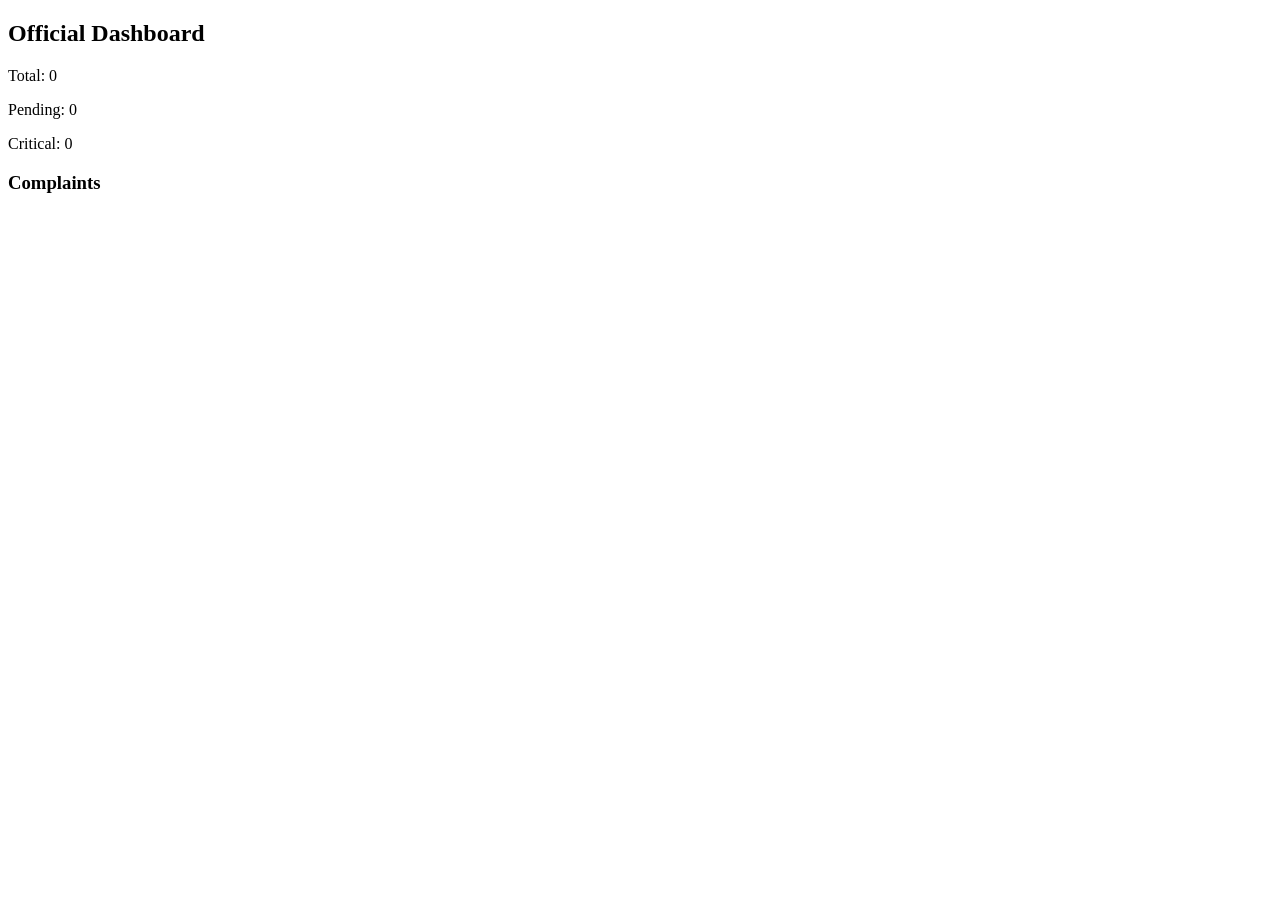
==== dashboard.html @ 4c83deff "Uploading basic frontend files" ====
<!DOCTYPE html>
<html>
<head>
  <title>Dashboard</title>
  <link rel="stylesheet" href="style.css">
</head>
<body>

<div class="container">
  <h2>Official Dashboard</h2>

  <div id="stats"></div>

  <h3>Complaints</h3>
  <div id="complaints"></div>
</div>

<script src="script.js"></script>
<script>
  loadDashboard();
</script>
</body>
</html>
---- style.css ----
/* body {
  font-family: Arial;
  background: #f5f7fb;
}

.container {
  width: 90%;
  margin: inherit;
  text-align: center;
}

.cards {
  display: flex;
  justify-content: center;
  gap: 20px;
  margin-top: 30px;
}

.card {
  background: white;
  padding: 20px;
  border-radius: 10px;
  width: 250px;
  box-shadow: 0 4px 10px rgba(0,0,0,0.1);
}

button {
  padding: 10px 20px;
  border: none;
  background: black;
  color: white;
  border-radius: 5px;
  cursor: pointer;
}

input, textarea {
  width: 60%;
  padding: 10px;
}

.complaint {
  background: white;
  margin: 10px;
  padding: 15px;
  border-radius: 10px;
}

.critical {
  color: red;
}

.resolved {
  color: green;
} */








<!DOCTYPE html>
<html lang="en">
<head>
  <meta charset="UTF-8">
  <title>CivicFix</title>
  <link rel="stylesheet" href="style.css">

  <style>
    body {
      margin: 0;
      font-family: 'Segoe UI', sans-serif;
      background: #f8fafc;
    }

    /* NAVBAR */
    .navbar {
      display: flex;
      justify-content: space-between;
      padding: 20px 60px;
      align-items: center;
      background: white;
    }

    .logo {
      font-weight: bold;
      font-size: 20px;
    }

    .nav-links {
      display: flex;
      gap: 25px;
      color: #555;
    }

    /* HERO SECTION */
    .hero {
      display: flex;
      justify-content: space-between;
      align-items: center;
      padding: 60px;
    }

    .hero-left {
      width: 45%;
    }

    .hero-left h1 {
      font-size: 48px;
      line-height: 1.2;
    }

    .highlight {
      color: #22c55e;
    }

    .hero-left p {
      color: #555;
      margin: 20px 0;
    }

    .buttons {
      display: flex;
      gap: 20px;
      margin-top: 20px;
    }

    .primary-btn {
      background: black;
      color: white;
      padding: 12px 25px;
      border-radius: 8px;
      cursor: pointer;
    }

    .secondary-btn {
      display: flex;
      align-items: center;
      gap: 10px;
      cursor: pointer;
      color: #333;
    }

    /* HERO IMAGE */
    .hero-right {
      width: 40%;
      position: relative;
    }

    .circle {
      width: 350px;
      height: 350px;
      background: #ff7a45;
      border-radius: 50%;
      position: absolute;
      top: 20px;
      left: 50px;
      z-index: 0;
    }

    .hero-img {
      width: 100%;
      position: relative;
      z-index: 1;
      border-radius: 10px;
    }

    /* INFO PANEL */
    .info-panel {
      position: absolute;
      right: 40px;
      top: 120px;
      background: white;
      padding: 20px;
      border-radius: 15px;
      width: 220px;
      box-shadow: 0 4px 20px rgba(0,0,0,0.1);
    }

    .info-item {
      margin-bottom: 15px;
    }

    .info-item span {
      display: block;
      color: gray;
      font-size: 12px;
    }

    /* RESPONSIVE */
    @media(max-width: 900px){
      .hero {
        flex-direction: column;
      }

      .hero-left, .hero-right {
        width: 100%;
      }

      .info-panel {
        position: static;
        margin-top: 20px;
      }
    }
  </style>
</head>

<body>

<!-- NAVBAR -->
<div class="navbar">
  <div class="logo">CivicFix</div>
  <div class="nav-links">
    <div>Home</div>
    <div>About</div>
    <div>Complaints</div>
    <div>Contact</div>
  </div>
</div>

<!-- HERO -->
<div class="hero">

  <!-- LEFT -->
  <div class="hero-left">
    <h1>
      Let’s solve your <span class="highlight">local problems</span> faster.
    </h1>

    <p>
      Report civic issues like water shortage, garbage, or road damage.  
      Our AI helps classify and resolve problems quickly.
    </p>

    <div class="buttons">
      <!-- KEEPING FUNCTIONALITY -->
      <button class="primary-btn" onclick="window.location.href='submit.html'">
        Submit Complaint
      </button>

      <div class="secondary-btn" onclick="window.location.href='dashboard.html'">
        📊 View Dashboard
      </div>
    </div>
  </div>

  <!-- RIGHT -->
  <div class="hero-right">
    <div class="circle"></div>

    <!-- Replace with your own image if needed -->
    <img src="https://images.unsplash.com/photo-1521791136064-7986c2920216"
         class="hero-img">

    <!-- INFO PANEL -->
    <div class="info-panel">
      <h4>Live Info</h4>

      <div class="info-item">
        <span>Total Complaints</span>
        <b>28</b>
      </div>

      <div class="info-item">
        <span>In Progress</span>
        <b>12</b>
      </div>

      <div class="info-item">
        <span>Resolved</span>
        <b style="color: green;">16</b>
      </div>

      <div class="info-item">
        <span>Critical</span>
        <b style="color: red;">4</b>
      </div>
    </div>
  </div>

</div>

</body>
</html>
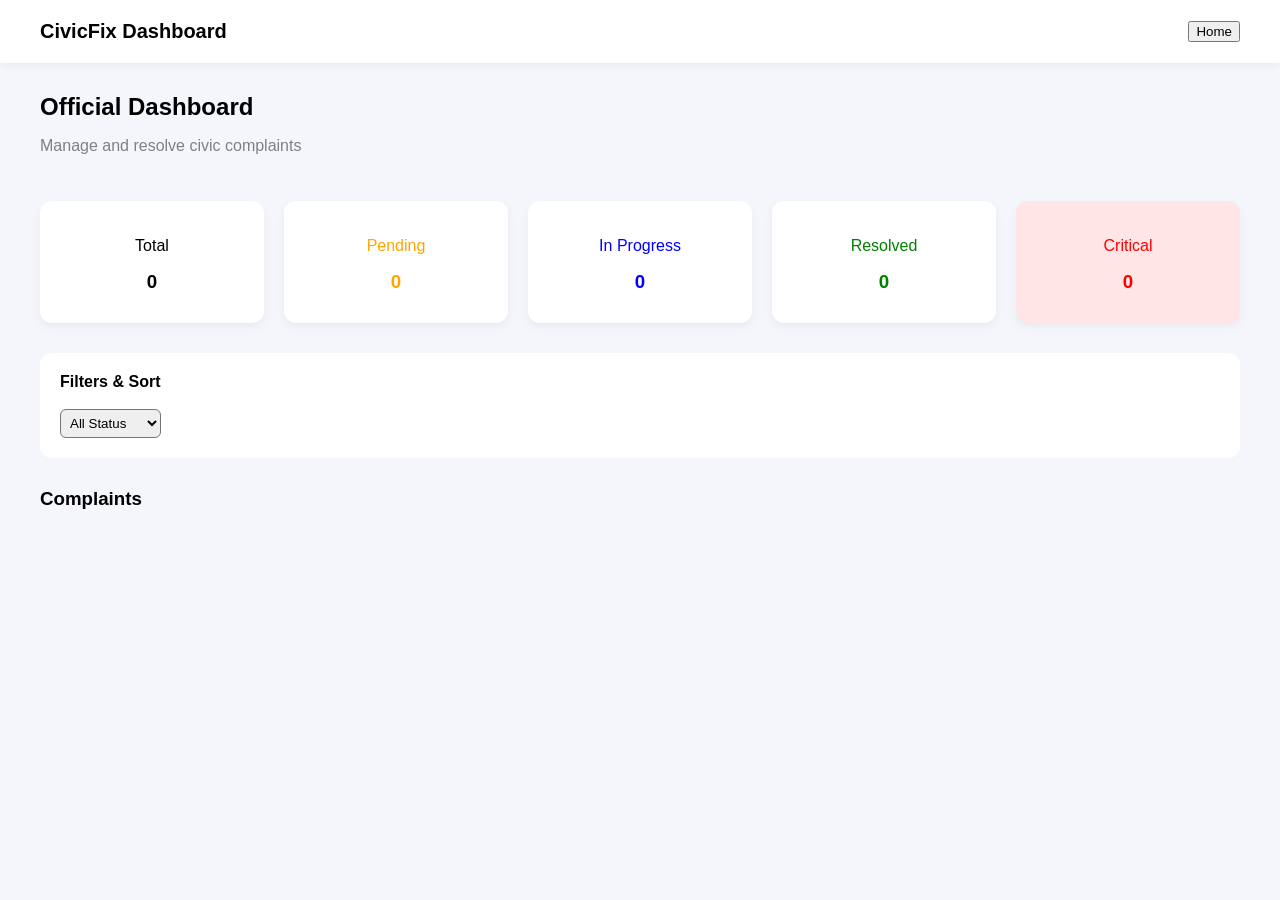
==== commit ea4cde8e: "Merge pull request #1 from urvidixit/urvidixit-patch-1 Update dashboard.html" ====
--- a/dashboard.html
+++ b/dashboard.html
@@ -1,23 +1,227 @@
 <!DOCTYPE html>
-<html>
+<html lang="en">
 <head>
-  <title>Dashboard</title>
-  <link rel="stylesheet" href="style.css">
+<meta charset="UTF-8">
+<title>CivicFix Dashboard</title>
+<link rel="stylesheet" href="style.css">
+
+<style>
+body {
+  margin: 0;
+  font-family: 'Segoe UI', sans-serif;
+  background: #f4f6fb;
+}
+
+/* NAVBAR */
+.navbar {
+  display: flex;
+  justify-content: space-between;
+  padding: 20px 40px;
+  background: white;
+  box-shadow: 0 2px 10px rgba(0,0,0,0.05);
+}
+
+.logo {
+  font-weight: bold;
+  font-size: 20px;
+}
+
+/* HEADER */
+.header {
+  padding: 30px 40px;
+}
+
+.header h2 {
+  margin: 0;
+}
+
+.header p {
+  color: gray;
+}
+
+/* STATS */
+.stats {
+  display: flex;
+  gap: 20px;
+  padding: 0 40px;
+}
+
+.stat-card {
+  flex: 1;
+  background: white;
+  padding: 20px;
+  border-radius: 12px;
+  text-align: center;
+  box-shadow: 0 4px 10px rgba(0,0,0,0.05);
+}
+
+.stat-card h3 {
+  margin: 10px 0;
+}
+
+.stat-card.total { color: black; }
+.stat-card.pending { color: orange; }
+.stat-card.progress { color: blue; }
+.stat-card.resolved { color: green; }
+.stat-card.critical { color: red; }
+
+/* FILTER */
+.filters {
+  margin: 30px 40px;
+  background: white;
+  padding: 20px;
+  border-radius: 12px;
+}
+
+/* COMPLAINT LIST */
+.complaints {
+  padding: 0 40px;
+}
+
+.card {
+  background: white;
+  padding: 20px;
+  border-radius: 12px;
+  margin-bottom: 20px;
+  box-shadow: 0 4px 10px rgba(0,0,0,0.05);
+}
+
+.tag {
+  padding: 4px 10px;
+  border-radius: 20px;
+  font-size: 12px;
+  margin-right: 5px;
+}
+
+.critical { background: #ffe5e5; color: red; }
+.normal { background: #e6f0ff; color: blue; }
+
+.status {
+  margin-top: 10px;
+}
+
+/* BUTTON */
+select {
+  padding: 5px;
+  border-radius: 6px;
+}
+
+/* RESPONSIVE */
+@media(max-width: 800px){
+  .stats {
+    flex-direction: column;
+  }
+}
+</style>
 </head>
+
 <body>
 
-<div class="container">
+<!-- NAVBAR -->
+<div class="navbar">
+  <div class="logo">CivicFix Dashboard</div>
+  <button onclick="window.location.href='index.html'">Home</button>
+</div>
+
+<!-- HEADER -->
+<div class="header">
   <h2>Official Dashboard</h2>
-
-  <div id="stats"></div>
-
+  <p>Manage and resolve civic complaints</p>
+</div>
+
+<!-- STATS -->
+<div class="stats" id="stats"></div>
+
+<!-- FILTERS -->
+<div class="filters">
+  <b>Filters & Sort</b><br><br>
+  <select id="statusFilter" onchange="loadDashboard()">
+    <option value="All">All Status</option>
+    <option value="Pending">Pending</option>
+    <option value="In Progress">In Progress</option>
+    <option value="Resolved">Resolved</option>
+  </select>
+</div>
+
+<!-- COMPLAINT LIST -->
+<div class="complaints">
   <h3>Complaints</h3>
   <div id="complaints"></div>
 </div>
 
 <script src="script.js"></script>
+
 <script>
-  loadDashboard();
+function loadDashboard() {
+  const data = JSON.parse(localStorage.getItem("complaints")) || [];
+  const filter = document.getElementById("statusFilter").value;
+
+  let filtered = filter === "All"
+    ? data
+    : data.filter(c => c.status === filter);
+
+  // STATS
+  const total = data.length;
+  const pending = data.filter(c => c.status === "Pending").length;
+  const progress = data.filter(c => c.status === "In Progress").length;
+  const resolved = data.filter(c => c.status === "Resolved").length;
+  const critical = data.filter(c => c.priority === "Critical").length;
+
+  document.getElementById("stats").innerHTML = `
+    <div class="stat-card total">
+      <p>Total</p><h3>${total}</h3>
+    </div>
+    <div class="stat-card pending">
+      <p>Pending</p><h3>${pending}</h3>
+    </div>
+    <div class="stat-card progress">
+      <p>In Progress</p><h3>${progress}</h3>
+    </div>
+    <div class="stat-card resolved">
+      <p>Resolved</p><h3>${resolved}</h3>
+    </div>
+    <div class="stat-card critical">
+      <p>Critical</p><h3>${critical}</h3>
+    </div>
+  `;
+
+  // COMPLAINTS
+  let html = "";
+
+  filtered.forEach((c, index) => {
+    html += `
+      <div class="card">
+        <h4>${c.title}</h4>
+        <p>${c.description}</p>
+
+        <p><b>Location:</b> ${c.location}</p>
+        <p><b>Category:</b> ${c.category}</p>
+
+        <span class="tag ${c.priority === "Critical" ? "critical" : "normal"}">
+          ${c.priority}
+        </span>
+
+        <p><b>AI Confidence:</b> ${c.aiConfidence}%</p>
+        <p><b>Est. Time:</b> ${c.estimatedTime}</p>
+
+        <div class="status">
+          <b>Status:</b>
+          <select onchange="updateStatus(${index}, this.value)">
+            <option ${c.status==="Pending"?"selected":""}>Pending</option>
+            <option ${c.status==="In Progress"?"selected":""}>In Progress</option>
+            <option ${c.status==="Resolved"?"selected":""}>Resolved</option>
+          </select>
+        </div>
+      </div>
+    `;
+  });
+
+  document.getElementById("complaints").innerHTML = html;
+}
+
+// LOAD ON START
+loadDashboard();
 </script>
+
 </body>
-</html>+</html>
